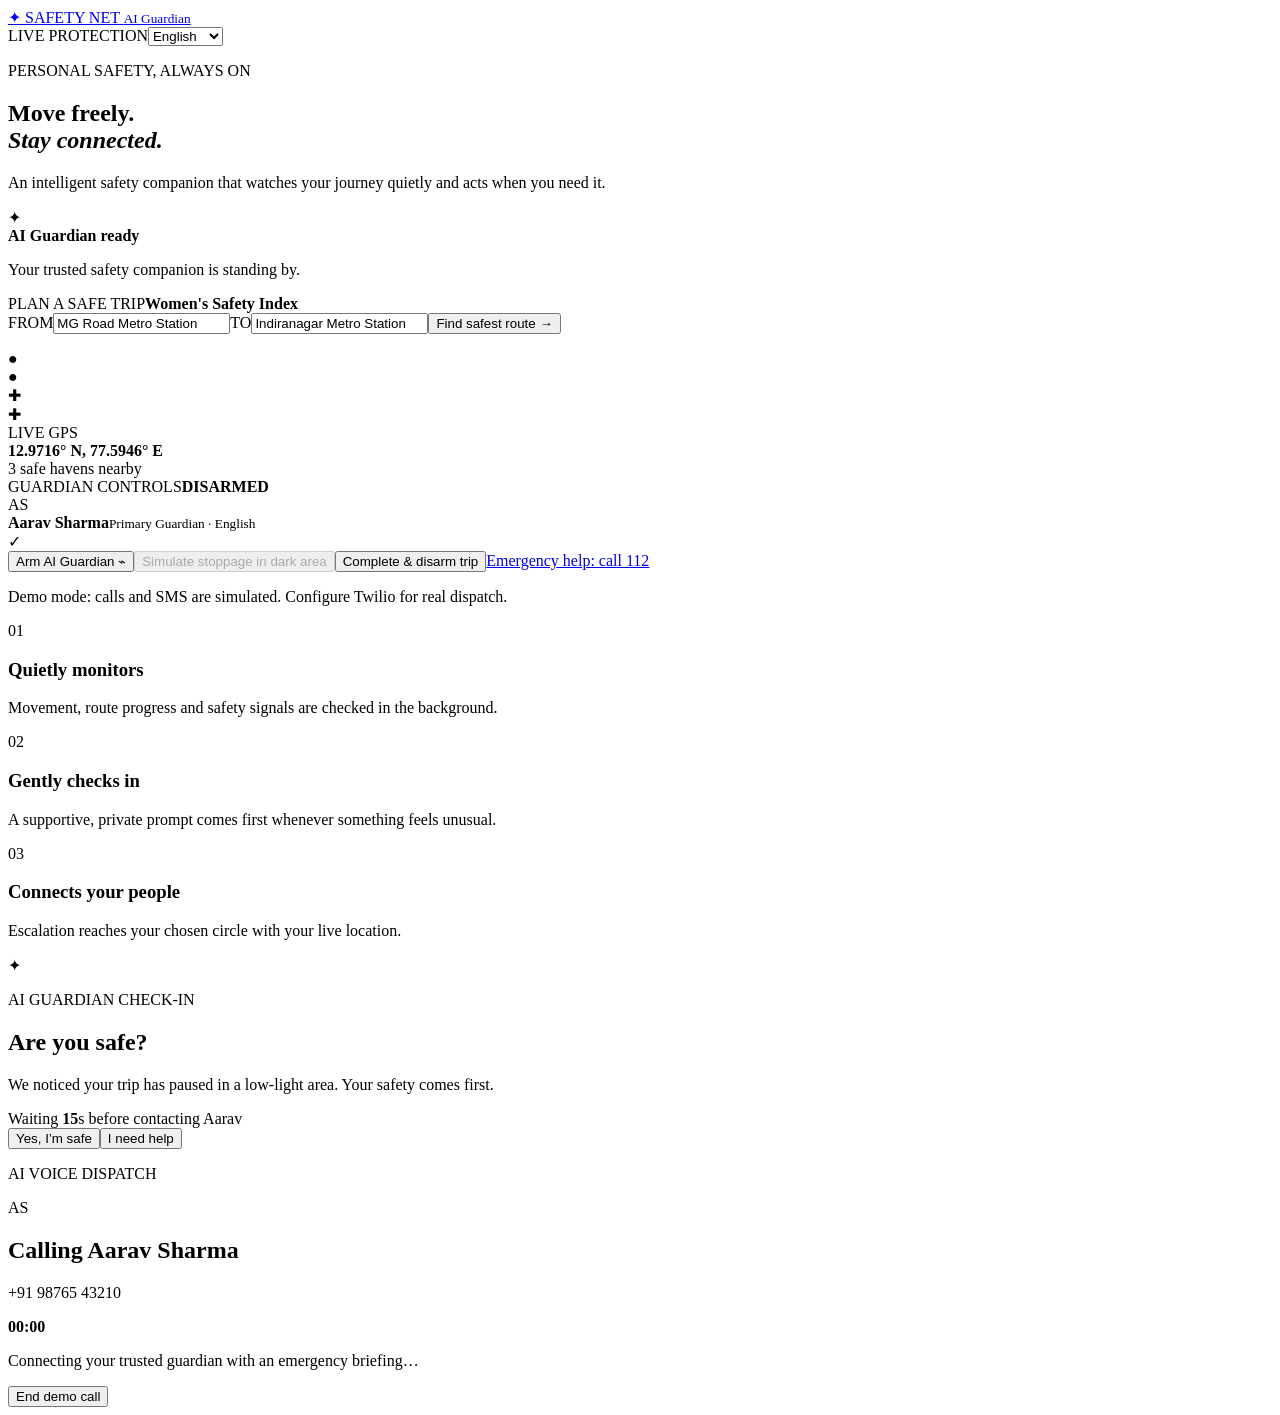
==== frontend/index.html @ 2fdfc826 "Add frontend/index.html" ====
<!doctype html>
<html lang="en"><head><meta charset="UTF-8"><meta name="viewport" content="width=device-width,initial-scale=1.0"><title>Safety Net — AI Guardian</title><link rel="stylesheet" href="css/styles.css"><link rel="stylesheet" href="css/extras.css"></head>
<body>
  <main class="shell">
    <nav><a class="brand" href="#"><span class="brand-mark">✦</span> SAFETY NET <small>AI Guardian</small></a><div class="nav-right"><span class="live"><i></i> LIVE PROTECTION</span><select id="language" aria-label="Language"><option value="en">English</option><option value="hi">हिन्दी</option><option value="ta">தமிழ்</option><option value="te">తెలుగు</option><option value="bn">বাংলা</option><option value="mr">मराठी</option><option value="kn">ಕನ್ನಡ</option><option value="gu">ગુજરાતી</option><option value="ml">മലയാളം</option><option value="pa">ਪੰਜਾਬੀ</option></select></div></nav>
    <section class="hero"><div><p class="eyebrow">PERSONAL SAFETY, ALWAYS ON</p><h1>Move freely.<br><em>Stay connected.</em></h1><p class="lead">An intelligent safety companion that watches your journey quietly and acts when you need it.</p></div><div class="guardian-card"><div class="orb">✦</div><div><b id="guardian-status">AI Guardian ready</b><p id="guardian-copy">Your trusted safety companion is standing by.</p></div></div></section>
    <section class="dashboard">
      <div class="panel trip"><div class="section-head"><span>PLAN A SAFE TRIP</span><b>Women's Safety Index</b></div><label>FROM<input id="origin" value="MG Road Metro Station"></label><label>TO<input id="destination" value="Indiranagar Metro Station"></label><button id="route-btn" class="secondary">Find safest route <span>→</span></button><div id="route-result" class="route-result hidden"></div><ol id="directions" class="directions hidden"></ol></div>
      <div class="map panel"><div class="map-grid"></div><div class="route-line"></div><div class="pin start">●</div><div class="pin end">●</div><div class="haven h1">✚</div><div class="haven h2">✚</div><div class="map-label">LIVE GPS<br><b>12.9716° N, 77.5946° E</b></div><div class="map-caption">3 safe havens nearby</div></div>
      <div class="panel controls"><div class="section-head"><span>GUARDIAN CONTROLS</span><b id="trip-state">DISARMED</b></div><div class="contact"><span class="avatar">AS</span><div><b>Aarav Sharma</b><small>Primary Guardian · English</small></div><span class="ok">✓</span></div><button id="arm-btn" class="primary">Arm AI Guardian <span>⌁</span></button><button id="simulate-btn" class="danger" disabled>Simulate stoppage in dark area</button><button id="complete-btn" class="outline hidden">Complete &amp; disarm trip</button><a class="emergency-link" href="tel:112">Emergency help: call 112</a><p class="fine">Demo mode: calls and SMS are simulated. Configure Twilio for real dispatch.</p></div>
    </section>
    <section class="how"><div><span>01</span><h3>Quietly monitors</h3><p>Movement, route progress and safety signals are checked in the background.</p></div><div><span>02</span><h3>Gently checks in</h3><p>A supportive, private prompt comes first whenever something feels unusual.</p></div><div><span>03</span><h3>Connects your people</h3><p>Escalation reaches your chosen circle with your live location.</p></div></section>
  </main>
  <div id="checkin-modal" class="modal hidden"><div class="modal-card checkin"><div class="pulse-icon">✦</div><p class="eyebrow">AI GUARDIAN CHECK-IN</p><h2 id="checkin-text">Are you safe?</h2><p>We noticed your trip has paused in a low-light area. Your safety comes first.</p><div class="countdown">Waiting <b id="countdown">15</b>s before contacting Aarav</div><button id="safe-btn" class="primary">Yes, I’m safe</button><button id="escalate-btn" class="text-btn">I need help</button></div></div>
  <div id="call-modal" class="modal hidden"><div class="call-card"><p class="eyebrow" id="call-tier">AI VOICE DISPATCH</p><div class="call-avatar">AS</div><h2 id="call-name">Calling Aarav Sharma</h2><p id="call-number">+91 98765 43210</p><div class="wave"><i></i><i></i><i></i><i></i><i></i><i></i><i></i></div><b id="call-timer">00:00</b><p id="call-script">Connecting your trusted guardian with an emergency briefing…</p><button id="end-call" class="end">End demo call</button></div></div>
  <div id="toast" class="toast hidden"></div><script src="js/app.js"></script>
</body></html>
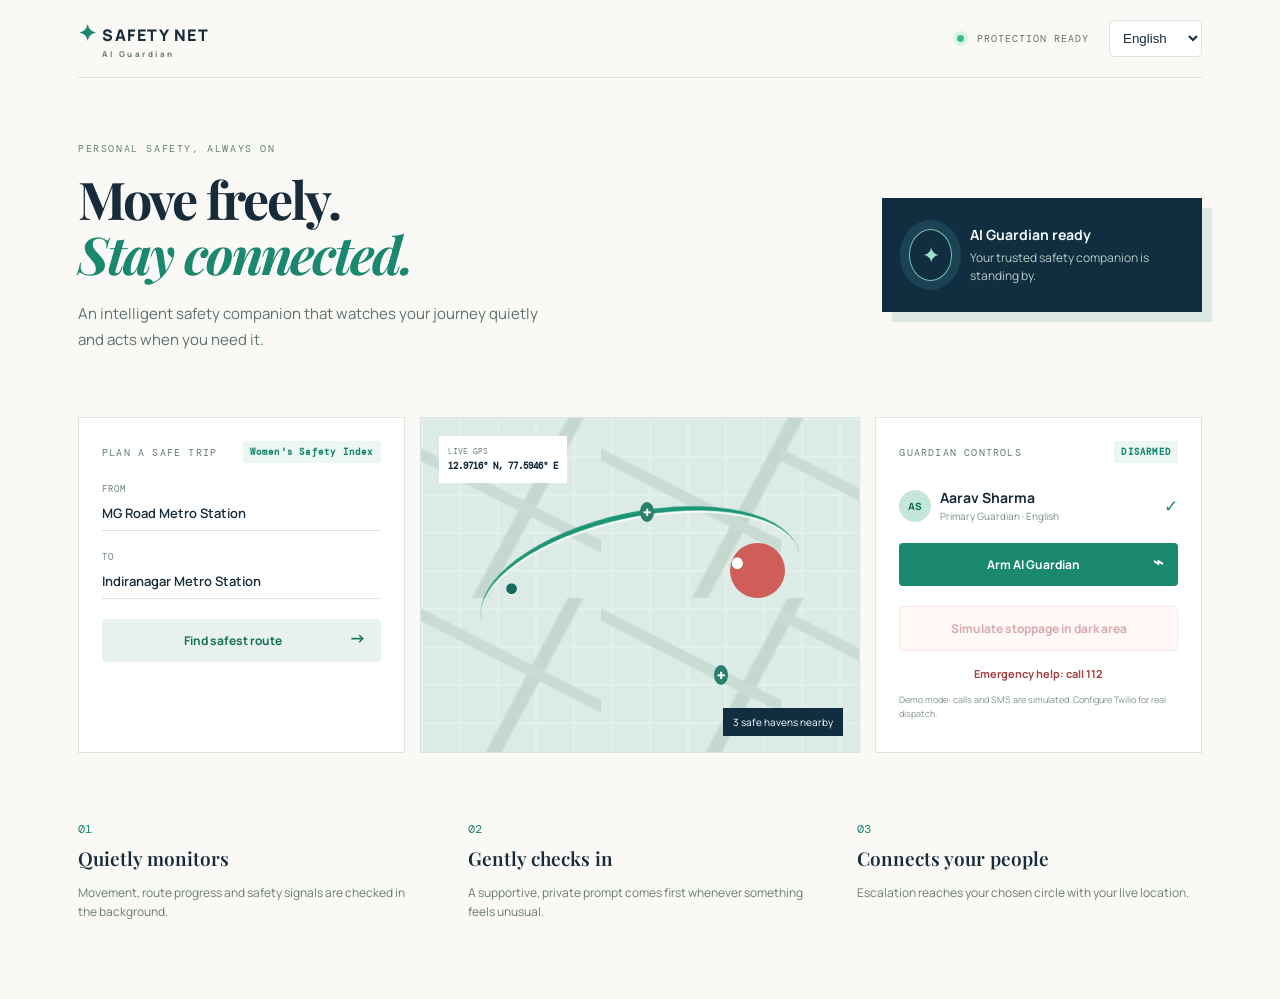
==== commit 586744e4: "Improve safety prompt accessibility" ====
--- a/frontend/index.html
+++ b/frontend/index.html
@@ -2,7 +2,7 @@
 <html lang="en"><head><meta charset="UTF-8"><meta name="viewport" content="width=device-width,initial-scale=1.0"><title>Safety Net — AI Guardian</title><link rel="stylesheet" href="css/styles.css"><link rel="stylesheet" href="css/extras.css"></head>
 <body>
   <main class="shell">
-    <nav><a class="brand" href="#"><span class="brand-mark">✦</span> SAFETY NET <small>AI Guardian</small></a><div class="nav-right"><span class="live"><i></i> LIVE PROTECTION</span><select id="language" aria-label="Language"><option value="en">English</option><option value="hi">हिन्दी</option><option value="ta">தமிழ்</option><option value="te">తెలుగు</option><option value="bn">বাংলা</option><option value="mr">मराठी</option><option value="kn">ಕನ್ನಡ</option><option value="gu">ગુજરાતી</option><option value="ml">മലയാളം</option><option value="pa">ਪੰਜਾਬੀ</option></select></div></nav>
+    <nav><a class="brand" href="#"><span class="brand-mark">✦</span> SAFETY NET <small>AI Guardian</small></a><div class="nav-right"><span id="protection-state" class="live"><i></i> PROTECTION READY</span><select id="language" aria-label="Language"><option value="en">English</option><option value="hi">हिन्दी</option><option value="ta">தமிழ்</option><option value="te">తెలుగు</option><option value="bn">বাংলা</option><option value="mr">मराठी</option><option value="kn">ಕನ್ನಡ</option><option value="gu">ગુજરાતી</option><option value="ml">മലയാളം</option><option value="pa">ਪੰਜਾਬੀ</option></select></div></nav>
     <section class="hero"><div><p class="eyebrow">PERSONAL SAFETY, ALWAYS ON</p><h1>Move freely.<br><em>Stay connected.</em></h1><p class="lead">An intelligent safety companion that watches your journey quietly and acts when you need it.</p></div><div class="guardian-card"><div class="orb">✦</div><div><b id="guardian-status">AI Guardian ready</b><p id="guardian-copy">Your trusted safety companion is standing by.</p></div></div></section>
     <section class="dashboard">
       <div class="panel trip"><div class="section-head"><span>PLAN A SAFE TRIP</span><b>Women's Safety Index</b></div><label>FROM<input id="origin" value="MG Road Metro Station"></label><label>TO<input id="destination" value="Indiranagar Metro Station"></label><button id="route-btn" class="secondary">Find safest route <span>→</span></button><div id="route-result" class="route-result hidden"></div><ol id="directions" class="directions hidden"></ol></div>
@@ -11,7 +11,7 @@
     </section>
     <section class="how"><div><span>01</span><h3>Quietly monitors</h3><p>Movement, route progress and safety signals are checked in the background.</p></div><div><span>02</span><h3>Gently checks in</h3><p>A supportive, private prompt comes first whenever something feels unusual.</p></div><div><span>03</span><h3>Connects your people</h3><p>Escalation reaches your chosen circle with your live location.</p></div></section>
   </main>
-  <div id="checkin-modal" class="modal hidden"><div class="modal-card checkin"><div class="pulse-icon">✦</div><p class="eyebrow">AI GUARDIAN CHECK-IN</p><h2 id="checkin-text">Are you safe?</h2><p>We noticed your trip has paused in a low-light area. Your safety comes first.</p><div class="countdown">Waiting <b id="countdown">15</b>s before contacting Aarav</div><button id="safe-btn" class="primary">Yes, I’m safe</button><button id="escalate-btn" class="text-btn">I need help</button></div></div>
-  <div id="call-modal" class="modal hidden"><div class="call-card"><p class="eyebrow" id="call-tier">AI VOICE DISPATCH</p><div class="call-avatar">AS</div><h2 id="call-name">Calling Aarav Sharma</h2><p id="call-number">+91 98765 43210</p><div class="wave"><i></i><i></i><i></i><i></i><i></i><i></i><i></i></div><b id="call-timer">00:00</b><p id="call-script">Connecting your trusted guardian with an emergency briefing…</p><button id="end-call" class="end">End demo call</button></div></div>
-  <div id="toast" class="toast hidden"></div><script src="js/app.js"></script>
+  <div id="checkin-modal" class="modal hidden" role="dialog" aria-modal="true" aria-labelledby="checkin-text"><div class="modal-card checkin"><div class="pulse-icon">✦</div><p class="eyebrow">AI GUARDIAN CHECK-IN</p><h2 id="checkin-text">Are you safe?</h2><p>We noticed your trip has paused in a low-light area. Your safety comes first.</p><div class="countdown">Waiting <b id="countdown">15</b>s before contacting Aarav</div><button id="safe-btn" class="primary">Yes, I’m safe</button><button id="escalate-btn" class="text-btn">I need help</button><a class="emergency-link modal-emergency" href="tel:112">Call emergency services: 112</a></div></div>
+  <div id="call-modal" class="modal hidden" role="dialog" aria-modal="true" aria-labelledby="call-name"><div class="call-card"><p class="eyebrow" id="call-tier">AI VOICE DISPATCH</p><div class="call-avatar">AS</div><h2 id="call-name">Calling Aarav Sharma</h2><p id="call-number">+91 98765 43210</p><div class="wave"><i></i><i></i><i></i><i></i><i></i><i></i><i></i></div><b id="call-timer">00:00</b><p id="call-script">Connecting your trusted guardian with an emergency briefing…</p><button id="end-call" class="end" aria-label="End demo call">End demo call</button></div></div>
+  <div id="toast" class="toast hidden" role="status" aria-live="polite"></div><script src="js/app.js"></script>
 </body></html>
--- a/frontend/css/styles.css
+++ b/frontend/css/styles.css
@@ -0,0 +1,2 @@
+@import url('https://fonts.googleapis.com/css2?family=DM+Mono&family=Manrope:wght@400;500;600;700;800&family=Playfair+Display:ital,wght@0,600;0,700;1,600&display=swap');
+:root{--ink:#172b3a;--navy:#102e40;--mist:#eff6f2;--mint:#b8e0d2;--green:#19886e;--red:#c45050;--line:#d9e5e1;--cream:#faf9f5}*{box-sizing:border-box}body{margin:0;background:var(--cream);color:var(--ink);font:14px Manrope,Arial,sans-serif}.shell{max-width:1180px;margin:auto;padding:0 28px}nav{height:78px;display:flex;align-items:center;justify-content:space-between;border-bottom:1px solid var(--line)}.brand{font-size:16px;letter-spacing:1.5px;font-weight:800;text-decoration:none;color:var(--ink)}.brand-mark{color:var(--green);font-size:22px}.brand small{display:block;color:#70817c;font-size:8px;letter-spacing:2.5px;margin-left:24px}.nav-right{display:flex;align-items:center;gap:20px}.live{font:10px 'DM Mono';letter-spacing:1px;color:#60726d}.live i{display:inline-block;width:7px;height:7px;border-radius:50%;background:#3cbd89;margin-right:6px;box-shadow:0 0 0 4px #d9f3e8}select{border:1px solid var(--line);padding:9px;border-radius:5px;background:#fff;color:var(--ink)}.hero{padding:64px 0 50px;display:flex;align-items:center;justify-content:space-between;gap:50px}.eyebrow{font:10px 'DM Mono';letter-spacing:1.6px;color:#638077;margin:0 0 16px}.hero h1{font:700 52px/1.06 'Playfair Display',serif;letter-spacing:-2px;margin:0}.hero h1 em{color:var(--green)}.lead{font-size:15px;line-height:1.7;color:#5e716d;max-width:465px;margin-top:20px}.guardian-card{background:var(--navy);color:#f5fbf8;width:320px;padding:27px;display:flex;gap:18px;align-items:center;box-shadow:10px 10px 0 #dce9e2}.guardian-card p{margin:5px 0 0;color:#b7cbc4;font-size:12px;line-height:1.5}.orb{width:52px;height:52px;display:grid;place-items:center;border:1px solid #72c5ac;border-radius:50%;font-size:22px;color:#9be4cc;box-shadow:0 0 0 9px #1c4355}.dashboard{display:grid;grid-template-columns:1fr 1.35fr 1fr;gap:15px}.panel{background:#fff;border:1px solid var(--line);min-height:285px;padding:23px}.section-head{display:flex;justify-content:space-between;align-items:center;font:10px 'DM Mono';letter-spacing:1.2px;color:#627873}.section-head b{font-size:9px;color:var(--green);background:#edf7f2;padding:5px 7px}label{display:block;font:9px 'DM Mono';color:#6b817a;letter-spacing:1px;margin-top:20px}input{display:block;border:0;border-bottom:1px solid var(--line);width:100%;padding:9px 0 8px;color:var(--ink);font:600 13px Manrope;outline:none}.secondary,.primary,.danger{border:0;font:700 12px Manrope;cursor:pointer;border-radius:4px;width:100%;padding:13px 15px;margin-top:20px}.secondary{background:#e7f2ed;color:#176f5a}.secondary span,.primary span{float:right;font-size:17px;line-height:12px}.primary{background:var(--green);color:#fff}.danger{background:#fff0ef;color:#a74141;border:1px solid #f0c8c5}.danger:disabled{opacity:.45;cursor:not-allowed}.route-result{margin-top:13px;padding-top:12px;border-top:1px solid var(--line);font-size:11px;color:#5b7069}.route-result b{color:var(--green)}.hidden{display:none!important}.map{position:relative;overflow:hidden;background:#dcebe5;padding:0}.map-grid{position:absolute;inset:0;background:linear-gradient(27deg,transparent 46%,#c9dcd4 47%,#c9dcd4 51%,transparent 52%),linear-gradient(118deg,transparent 46%,#c4d8d0 47%,#c4d8d0 51%,transparent 52%),linear-gradient(#e4f0eb 2px,transparent 2px),linear-gradient(90deg,#e4f0eb 2px,transparent 2px);background-size:180px 160px,220px 180px,38px 38px,38px 38px}.route-line{position:absolute;width:74%;height:45%;top:28%;left:13%;border-top:5px solid #1b9574;border-radius:50%;transform:rotate(-12deg);filter:drop-shadow(0 2px 0 #fff)}.pin{position:absolute;color:#156d59;font-size:25px;text-shadow:0 1px #fff}.start{left:19%;top:45%}.end{right:17%;top:33%}.haven{position:absolute;color:#fff;background:#287f6b;padding:3px;border-radius:50%;font-size:10px}.h1{left:50%;top:25%}.h2{right:30%;bottom:20%}.map-label{position:absolute;top:18px;left:18px;padding:9px;background:#fff;font:8px 'DM Mono';line-height:1.7;color:#6c827a}.map-label b{font-size:9px;color:var(--ink)}.map-caption{position:absolute;bottom:16px;right:16px;background:var(--navy);color:#fff;padding:7px 10px;font-size:10px}.contact{display:flex;gap:9px;align-items:center;margin:25px 0 0}.avatar,.call-avatar{background:#c5e7d9;color:#176f5a;border-radius:50%;width:32px;height:32px;display:grid;place-items:center;font-size:10px;font-weight:800}.contact small{display:block;color:#79908a;font-size:10px;margin-top:2px}.ok{margin-left:auto;color:var(--green);font-size:17px}.fine{font-size:9px;line-height:1.5;color:#81938e;margin-top:12px}.how{display:grid;grid-template-columns:repeat(3,1fr);gap:45px;padding:65px 0}.how span{color:var(--green);font:12px 'DM Mono'}.how h3{font:600 19px 'Playfair Display';margin:8px 0}.how p{font-size:12px;line-height:1.6;color:#687b75}.modal{position:fixed;inset:0;background:#122c3bbd;display:grid;place-items:center;z-index:3;padding:20px}.modal-card,.call-card{background:#fff;max-width:410px;width:100%;padding:38px;text-align:center;box-shadow:0 15px 45px #07151d70}.pulse-icon{width:60px;height:60px;margin:auto auto 20px;display:grid;place-items:center;border-radius:50%;background:#d8f0e6;color:var(--green);font-size:26px;animation:pulse 1.5s infinite}.modal h2,.call-card h2{font:600 30px 'Playfair Display';margin:7px 0 10px}.modal-card>p:not(.eyebrow),.call-card>p{color:#647973;font-size:13px;line-height:1.65}.countdown{padding:10px;background:#eff6f2;color:#527066;font-size:11px;margin:20px 0}.text-btn{border:0;background:none;color:var(--red);font:600 12px Manrope;margin-top:15px;cursor:pointer}.call-card{background:linear-gradient(145deg,#183c4f,#102934);color:white}.call-card>p{color:#bed2cb}.call-avatar{margin:16px auto;width:74px;height:74px;font-size:21px;background:#e1f2eb}.wave{height:32px;display:flex;justify-content:center;align-items:center;gap:4px;margin:23px}.wave i{width:4px;height:12px;background:#91dfc5;border-radius:4px;animation:wave .7s ease-in-out infinite alternate}.wave i:nth-child(2n){animation-delay:.3s}.wave i:nth-child(3n){animation-delay:.5s}.end{border:0;background:#cf5d5a;color:white;border-radius:50%;width:55px;height:55px;cursor:pointer;margin-top:15px}.toast{position:fixed;bottom:24px;right:24px;z-index:4;background:#163b4b;color:#fff;padding:14px 18px;box-shadow:0 5px 18px #0003;font-size:12px}@keyframes pulse{50%{box-shadow:0 0 0 14px #d8f0e600}}@keyframes wave{to{height:30px}}@media(max-width:800px){.hero{padding:40px 0;display:block}.guardian-card{margin-top:30px}.dashboard,.how{grid-template-columns:1fr}.map{min-height:300px}.nav-right .live{display:none}.hero h1{font-size:42px}.shell{padding:0 18px}}
--- a/frontend/css/extras.css
+++ b/frontend/css/extras.css
@@ -0,0 +1 @@
+.directions{margin:10px 0 0;padding-left:18px;color:#617870;font-size:10px;line-height:1.55}.directions li{margin:5px 0}.outline{border:1px solid #b9d0c8;background:#fff;color:#176f5a;border-radius:4px;width:100%;padding:11px 15px;margin-top:9px;font:700 11px Manrope;cursor:pointer}.emergency-link{display:block;text-align:center;color:#a44141;font-size:11px;font-weight:700;margin-top:15px;text-decoration:none}
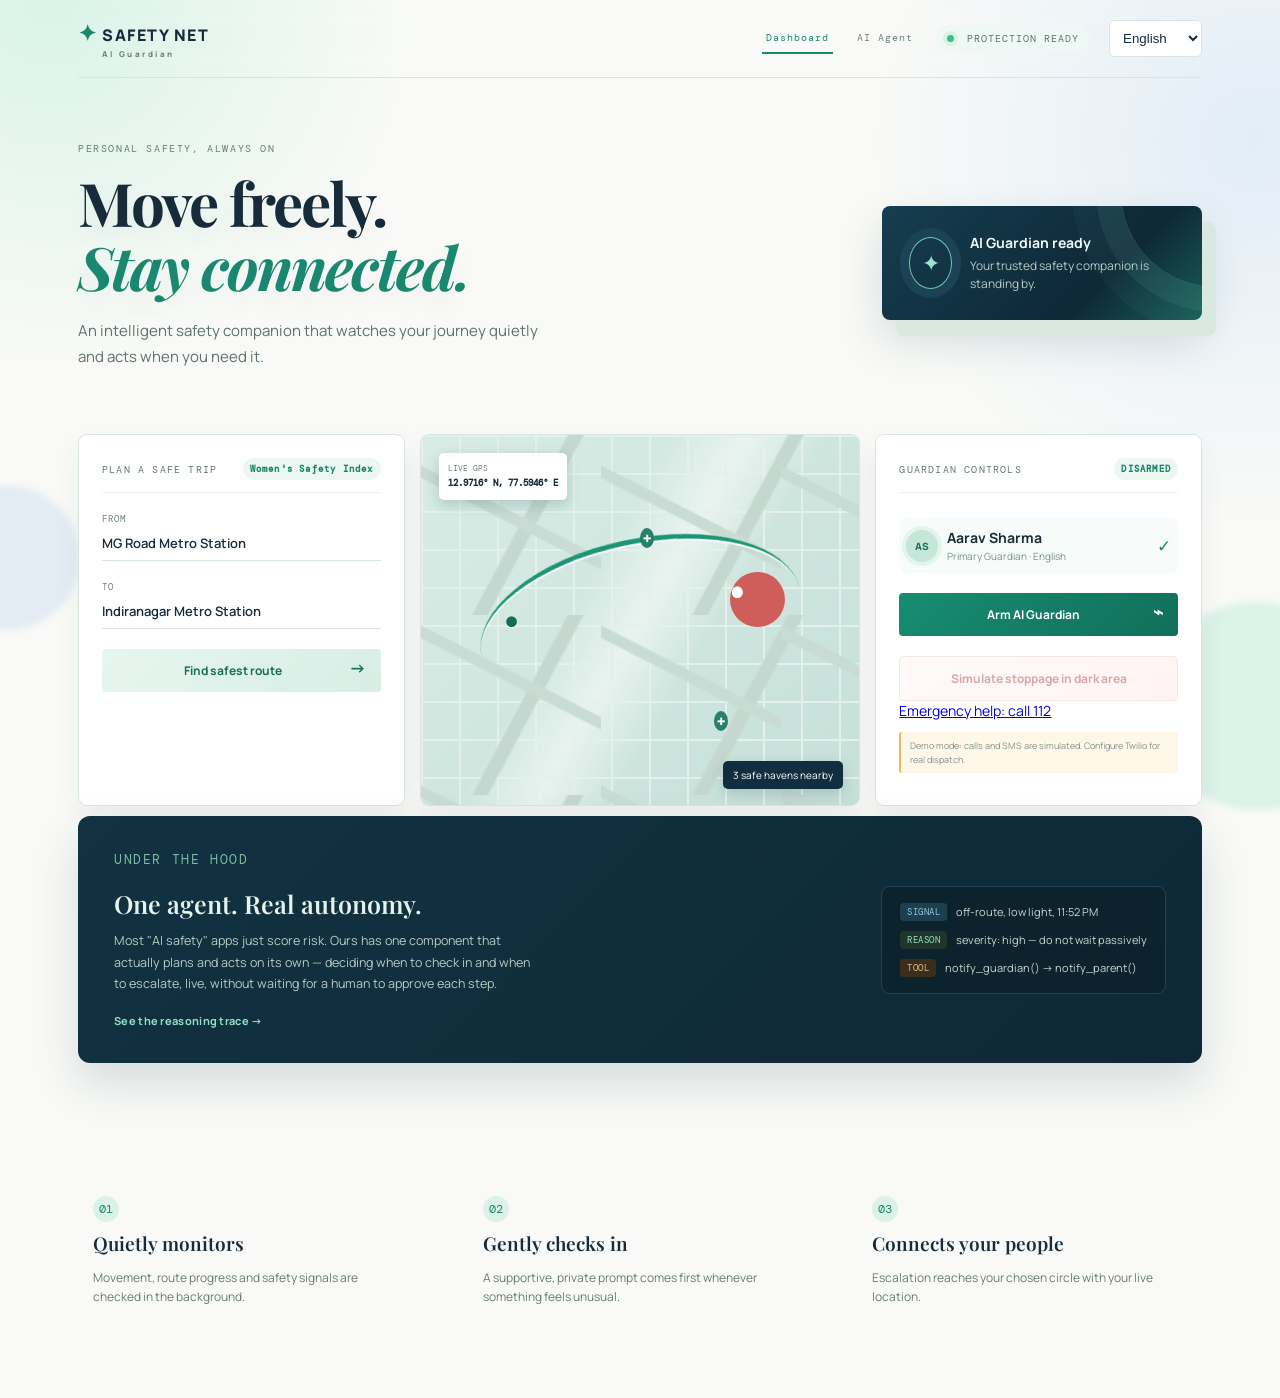
==== commit 661691d3: "Add AI Agent reasoning page, scroll animations, and homepage teaser - New agent.html: live decision-" ====
--- a/frontend/index.html
+++ b/frontend/index.html
@@ -1,15 +1,23 @@
 <!doctype html>
-<html lang="en"><head><meta charset="UTF-8"><meta name="viewport" content="width=device-width,initial-scale=1.0"><title>Safety Net — AI Guardian</title><link rel="stylesheet" href="css/styles.css"><link rel="stylesheet" href="css/extras.css"></head>
+<html lang="en"><head><meta charset="UTF-8"><meta name="viewport" content="width=device-width,initial-scale=1.0"><title>Safety Net — AI Guardian</title><link rel="stylesheet" href="css/styles.css"><link rel="stylesheet" href="css/extras.css"><link rel="stylesheet" href="css/agent.css"></head>
 <body>
   <main class="shell">
-    <nav><a class="brand" href="#"><span class="brand-mark">✦</span> SAFETY NET <small>AI Guardian</small></a><div class="nav-right"><span id="protection-state" class="live"><i></i> PROTECTION READY</span><select id="language" aria-label="Language"><option value="en">English</option><option value="hi">हिन्दी</option><option value="ta">தமிழ்</option><option value="te">తెలుగు</option><option value="bn">বাংলা</option><option value="mr">मराठी</option><option value="kn">ಕನ್ನಡ</option><option value="gu">ગુજરાતી</option><option value="ml">മലയാളം</option><option value="pa">ਪੰਜਾਬੀ</option></select></div></nav>
-    <section class="hero"><div><p class="eyebrow">PERSONAL SAFETY, ALWAYS ON</p><h1>Move freely.<br><em>Stay connected.</em></h1><p class="lead">An intelligent safety companion that watches your journey quietly and acts when you need it.</p></div><div class="guardian-card"><div class="orb">✦</div><div><b id="guardian-status">AI Guardian ready</b><p id="guardian-copy">Your trusted safety companion is standing by.</p></div></div></section>
-    <section class="dashboard">
+    <nav><a class="brand" href="#"><span class="brand-mark">✦</span> SAFETY NET <small>AI Guardian</small></a><div class="nav-right"><a href="index.html" class="nav-link active">Dashboard</a><a href="agent.html" class="nav-link">AI Agent</a><span id="protection-state" class="live"><i></i> PROTECTION READY</span><select id="language" aria-label="Language"><option value="en">English</option><option value="hi">हिन्दी</option><option value="ta">தமிழ்</option><option value="te">తెలుగు</option><option value="bn">বাংলা</option><option value="mr">मराठी</option><option value="kn">ಕನ್ನಡ</option><option value="gu">ગુજરાતી</option><option value="ml">മലയാളം</option><option value="pa">ਪੰਜਾਬੀ</option></select></div></nav>
+    <section class="hero reveal"><div><p class="eyebrow">PERSONAL SAFETY, ALWAYS ON</p><h1>Move freely.<br><em>Stay connected.</em></h1><p class="lead">An intelligent safety companion that watches your journey quietly and acts when you need it.</p></div><div class="guardian-card"><div class="orb">✦</div><div><b id="guardian-status">AI Guardian ready</b><p id="guardian-copy">Your trusted safety companion is standing by.</p></div></div></section>
+    <section class="dashboard reveal">
       <div class="panel trip"><div class="section-head"><span>PLAN A SAFE TRIP</span><b>Women's Safety Index</b></div><label>FROM<input id="origin" value="MG Road Metro Station"></label><label>TO<input id="destination" value="Indiranagar Metro Station"></label><button id="route-btn" class="secondary">Find safest route <span>→</span></button><div id="route-result" class="route-result hidden"></div><ol id="directions" class="directions hidden"></ol></div>
       <div class="map panel"><div class="map-grid"></div><div class="route-line"></div><div class="pin start">●</div><div class="pin end">●</div><div class="haven h1">✚</div><div class="haven h2">✚</div><div class="map-label">LIVE GPS<br><b>12.9716° N, 77.5946° E</b></div><div class="map-caption">3 safe havens nearby</div></div>
       <div class="panel controls"><div class="section-head"><span>GUARDIAN CONTROLS</span><b id="trip-state">DISARMED</b></div><div class="contact"><span class="avatar">AS</span><div><b>Aarav Sharma</b><small>Primary Guardian · English</small></div><span class="ok">✓</span></div><button id="arm-btn" class="primary">Arm AI Guardian <span>⌁</span></button><button id="simulate-btn" class="danger" disabled>Simulate stoppage in dark area</button><button id="complete-btn" class="outline hidden">Complete &amp; disarm trip</button><a class="emergency-link" href="tel:112">Emergency help: call 112</a><p class="fine">Demo mode: calls and SMS are simulated. Configure Twilio for real dispatch.</p></div>
     </section>
-    <section class="how"><div><span>01</span><h3>Quietly monitors</h3><p>Movement, route progress and safety signals are checked in the background.</p></div><div><span>02</span><h3>Gently checks in</h3><p>A supportive, private prompt comes first whenever something feels unusual.</p></div><div><span>03</span><h3>Connects your people</h3><p>Escalation reaches your chosen circle with your live location.</p></div></section>
+    <section class="agent-teaser reveal">
+      <div class="teaser-copy"><p class="eyebrow">UNDER THE HOOD</p><h2>One agent. Real autonomy.</h2><p>Most "AI safety" apps just score risk. Ours has one component that actually plans and acts on its own — deciding when to check in and when to escalate, live, without waiting for a human to approve each step.</p><a class="teaser-link" href="agent.html">See the reasoning trace <span>→</span></a></div>
+      <div class="teaser-trace">
+        <div class="teaser-row"><span class="trace-tag signal">SIGNAL</span> off-route, low light, 11:52 PM</div>
+        <div class="teaser-row"><span class="trace-tag reason">REASON</span> severity: high — do not wait passively</div>
+        <div class="teaser-row"><span class="trace-tag tool">TOOL</span> notify_guardian() → notify_parent()</div>
+      </div>
+    </section>
+    <section class="how reveal"><div><span>01</span><h3>Quietly monitors</h3><p>Movement, route progress and safety signals are checked in the background.</p></div><div><span>02</span><h3>Gently checks in</h3><p>A supportive, private prompt comes first whenever something feels unusual.</p></div><div><span>03</span><h3>Connects your people</h3><p>Escalation reaches your chosen circle with your live location.</p></div></section>
   </main>
   <div id="checkin-modal" class="modal hidden" role="dialog" aria-modal="true" aria-labelledby="checkin-text"><div class="modal-card checkin"><div class="pulse-icon">✦</div><p class="eyebrow">AI GUARDIAN CHECK-IN</p><h2 id="checkin-text">Are you safe?</h2><p>We noticed your trip has paused in a low-light area. Your safety comes first.</p><div class="countdown">Waiting <b id="countdown">15</b>s before contacting Aarav</div><button id="safe-btn" class="primary">Yes, I’m safe</button><button id="escalate-btn" class="text-btn">I need help</button><a class="emergency-link modal-emergency" href="tel:112">Call emergency services: 112</a></div></div>
   <div id="call-modal" class="modal hidden" role="dialog" aria-modal="true" aria-labelledby="call-name"><div class="call-card"><p class="eyebrow" id="call-tier">AI VOICE DISPATCH</p><div class="call-avatar">AS</div><h2 id="call-name">Calling Aarav Sharma</h2><p id="call-number">+91 98765 43210</p><div class="wave"><i></i><i></i><i></i><i></i><i></i><i></i><i></i></div><b id="call-timer">00:00</b><p id="call-script">Connecting your trusted guardian with an emergency briefing…</p><button id="end-call" class="end" aria-label="End demo call">End demo call</button></div></div>
--- a/frontend/css/extras.css
+++ b/frontend/css/extras.css
@@ -1 +1,19 @@
-.directions{margin:10px 0 0;padding-left:18px;color:#617870;font-size:10px;line-height:1.55}.directions li{margin:5px 0}.outline{border:1px solid #b9d0c8;background:#fff;color:#176f5a;border-radius:4px;width:100%;padding:11px 15px;margin-top:9px;font:700 11px Manrope;cursor:pointer}.emergency-link{display:block;text-align:center;color:#a44141;font-size:11px;font-weight:700;margin-top:15px;text-decoration:none}
+/* Enhanced visual layer — loaded after the core stylesheet. */
+body{background:radial-gradient(circle at 4% 0%,#d9f3e8 0,transparent 23rem),radial-gradient(circle at 98% 10%,#e2edf7 0,transparent 24rem),#f9faf7;min-height:100vh;overflow-x:hidden}body:before,body:after{content:"";position:fixed;z-index:-1;border-radius:50%;filter:blur(3px);opacity:.5;pointer-events:none;animation:drift 14s ease-in-out infinite alternate}body:before{width:13rem;height:13rem;background:#bdebd9;right:-5rem;bottom:10%}body:after{width:9rem;height:9rem;background:#cfddef;left:-4rem;bottom:30%;animation-delay:-6s}nav{backdrop-filter:blur(12px);position:relative}.brand{transition:transform .25s ease}.brand:hover{transform:translateY(-2px)}.brand-mark{display:inline-block;animation:twinkle 2.6s ease-in-out infinite}.live{padding:7px 10px;border-radius:999px;background:#eff8f4;transition:background .3s ease,color .3s ease}.live i{animation:beacon 1.7s infinite}.hero{position:relative}.hero h1{font-size:clamp(42px,5vw,60px);text-shadow:0 12px 26px #0f38200f}.guardian-card{position:relative;overflow:hidden;background:linear-gradient(135deg,#153e50,#0e2837 68%,#185d57);border-radius:8px;box-shadow:14px 16px 0 #d9e9e1,0 20px 45px #143b4b28;transition:transform .3s ease,box-shadow .3s ease}.guardian-card:after{content:"";position:absolute;width:12rem;height:12rem;right:-7rem;top:-7rem;border-radius:50%;border:1px solid #8ee2c833;box-shadow:0 0 0 24px #8ee2c814,0 0 0 48px #8ee2c80a;animation:spin 18s linear infinite}.guardian-card:hover{transform:translateY(-5px);box-shadow:18px 21px 0 #d9e9e1,0 25px 50px #143b4b35}.orb{animation:float 4s ease-in-out infinite;position:relative;z-index:1}.dashboard{perspective:900px}.panel{border-radius:9px;box-shadow:0 12px 28px #183c4910;transition:transform .28s ease,box-shadow .28s ease,border-color .28s ease}.panel:hover{transform:translateY(-5px);box-shadow:0 20px 38px #183c4920;border-color:#b8d8ca}.section-head{padding-bottom:12px;border-bottom:1px solid #ecf1ee}.section-head b{border-radius:99px}.trip label{transition:transform .2s ease}.trip label:focus-within{transform:translateX(3px)}input:focus{border-color:#33a786}.secondary,.primary,.danger,.outline{transition:transform .2s ease,box-shadow .2s ease,filter .2s ease}.secondary:hover,.primary:hover,.danger:hover,.outline:hover{transform:translateY(-2px);box-shadow:0 7px 16px #173d4924}.primary{background:linear-gradient(135deg,#178d71,#116f5a)}.secondary{background:linear-gradient(135deg,#e7f6ef,#d7eee5)}.danger{background:linear-gradient(135deg,#fff4f3,#ffe7e5)}.map{background:linear-gradient(135deg,#d8ece4,#c6e0d9);isolation:isolate}.map:after{content:"";position:absolute;inset:-50%;background:linear-gradient(120deg,transparent 44%,#fff8 50%,transparent 56%);animation:mapShimmer 6s linear infinite;z-index:0}.map-grid,.route-line,.pin,.haven,.map-label,.map-caption{z-index:1}.route-line{animation:routeGlow 2.3s ease-in-out infinite}.pin{animation:pinBounce 2.4s ease-in-out infinite}.end{animation-delay:-1.1s}.haven{box-shadow:0 0 0 0 #287f6b70;animation:havenPing 2s infinite}.h2{animation-delay:-.75s}.map-label,.map-caption{border-radius:5px;box-shadow:0 5px 14px #173d4930}.contact{padding:10px 7px;border-radius:7px;background:#f7fbf9;transition:background .2s ease}.contact:hover{background:#eef8f3}.avatar{box-shadow:0 0 0 4px #e3f5ec}.fine{background:#fff8e9;padding:7px 9px;border-left:2px solid #eab85c;border-radius:3px}.directions{max-height:120px;overflow:auto;scrollbar-color:#91bcae transparent}.directions li::marker{color:#20856e;font-weight:800}.how>div{padding:18px 15px 14px;border-radius:8px;transition:transform .25s ease,background .25s ease}.how>div:hover{background:#fff;transform:translateY(-4px);box-shadow:0 10px 24px #173d4911}.how span{display:inline-grid;place-items:center;width:26px;height:26px;border-radius:50%;background:#dcf1e7}.modal{backdrop-filter:blur(7px);animation:fadeIn .25s ease}.modal-card,.call-card{border-radius:15px;animation:modalIn .35s cubic-bezier(.2,.8,.2,1)}.modal-card .primary{margin-top:12px}.modal-emergency{padding-top:11px}.call-card{background:radial-gradient(circle at 50% 0,#236173,#102934 60%)}.call-avatar{box-shadow:0 0 0 8px #8ee2c81c,0 0 0 16px #8ee2c80b}.toast{border-radius:7px;border:1px solid #7ed3b8;animation:toastIn .25s ease}.emergency-link:hover{text-decoration:underline;text-underline-offset:3px}@keyframes beacon{50%{transform:scale(1.35);box-shadow:0 0 0 7px #d9f3e800}}@keyframes twinkle{50%{transform:rotate(18deg) scale(1.16);filter:drop-shadow(0 0 7px #4fbb94)}}@keyframes float{50%{transform:translateY(-5px)}}@keyframes drift{to{transform:translate(2rem,-1rem) scale(1.13)}}@keyframes spin{to{transform:rotate(360deg)}}@keyframes mapShimmer{to{transform:translateX(44%) translateY(10%)}}@keyframes routeGlow{50%{filter:drop-shadow(0 0 7px #1b9574);opacity:.72}}@keyframes pinBounce{0%,100%{transform:translateY(0)}50%{transform:translateY(-7px)}}@keyframes havenPing{70%{box-shadow:0 0 0 12px #287f6b00}}@keyframes fadeIn{from{opacity:0}}@keyframes modalIn{from{opacity:0;transform:scale(.94) translateY(15px)}}@keyframes toastIn{from{opacity:0;transform:translateY(12px)}}@media(prefers-reduced-motion:reduce){*,*:before,*:after{animation-duration:.001ms!important;animation-iteration-count:1!important;scroll-behavior:auto!important;transition-duration:.001ms!important}}.nav-link{font:10px 'DM Mono';letter-spacing:1px;color:#70817c;text-decoration:none;padding:8px 4px;border-bottom:2px solid transparent;transition:color .2s ease,border-color .2s ease}
+.nav-link:hover{color:var(--ink)}
+.nav-link.active{color:var(--green);border-color:var(--green)}
+.reveal{opacity:0;transform:translateY(22px);transition:opacity .7s ease,transform .7s ease}
+.reveal.in-view{opacity:1;transform:translateY(0)}
+.agent-teaser{display:flex;justify-content:space-between;align-items:center;gap:40px;background:linear-gradient(135deg,#123241,#0e2837);color:#e6f2ec;border-radius:12px;padding:34px 36px;margin:10px 0 50px;box-shadow:0 20px 45px #143b4b28}
+.teaser-copy{max-width:420px}
+.teaser-copy .eyebrow{color:#7fb9a5}
+.teaser-copy h2{font:600 25px 'Playfair Display';margin:6px 0 10px}
+.teaser-copy p{font-size:12.5px;line-height:1.7;color:#b7cbc4;margin:0 0 16px}
+.teaser-link{color:#8ee2c8;text-decoration:none;font:700 11px Manrope;letter-spacing:.3px}
+.teaser-link span{display:inline-block;transition:transform .2s ease}
+.teaser-link:hover span{transform:translateX(4px)}
+.teaser-trace{background:#0c222c;border-radius:9px;padding:16px 18px;min-width:280px;display:flex;flex-direction:column;gap:10px;border:1px solid #1e4451}
+.teaser-row{font-size:11px;color:#c3d8d1;display:flex;align-items:center;gap:9px}
+.teaser-row .trace-tag{font:9px 'DM Mono';padding:3px 7px;border-radius:4px}
+@media(max-width:800px){.guardian-card{width:100%;box-shadow:8px 10px 0 #d9e9e1}.panel:hover,.how>div:hover{transform:none}.hero{padding-top:38px}.dashboard{gap:12px}.agent-teaser{flex-direction:column;align-items:flex-start}.nav-right{flex-wrap:wrap;gap:12px}}
+@media(prefers-reduced-motion:reduce){.reveal{opacity:1!important;transform:none!important;transition:none!important}}
--- a/frontend/css/agent.css
+++ b/frontend/css/agent.css
@@ -0,0 +1,56 @@
+/* AI Agent page — decision console */
+.agent-hero{padding:56px 0 20px;max-width:720px}
+.agent-hero .eyebrow{color:#638077}
+.agent-hero h1{font:700 44px/1.12 'Playfair Display',serif;letter-spacing:-1.5px;margin:0 0 14px}
+.agent-hero h1 em{color:var(--green);font-style:normal}
+.agent-hero p{font-size:15px;line-height:1.7;color:#5e716d;max-width:600px}
+
+.tag-row{display:flex;gap:10px;margin:22px 0 0;flex-wrap:wrap}
+.tag{font:9px 'DM Mono';letter-spacing:1px;padding:7px 11px;border-radius:99px;background:#edf7f2;color:#176f5a;border:1px solid #d6ebe1}
+.tag.tag-scored{background:#f3f0fa;color:#5b4bb0;border-color:#e2dcf4}
+
+.agent-grid{display:grid;grid-template-columns:1.3fr 1fr;gap:18px;margin:38px 0 20px}
+.console{background:var(--navy);border-radius:10px;color:#eaf4ef;padding:26px;min-height:420px;box-shadow:0 20px 45px #143b4b28;position:relative;overflow:hidden}
+.console:before{content:"";position:absolute;inset:0;background:radial-gradient(circle at 85% -10%,#1d5d54 0,transparent 60%);pointer-events:none}
+.console-head{display:flex;justify-content:space-between;align-items:center;font:10px 'DM Mono';letter-spacing:1.2px;color:#9bb8b0;border-bottom:1px solid #23495a;padding-bottom:14px;margin-bottom:16px}
+.console-head b{color:#8ee2c8}
+.trace{display:flex;flex-direction:column;gap:0;min-height:280px}
+.trace-line{display:flex;gap:12px;padding:11px 0;border-bottom:1px dashed #1e4451;opacity:0;transform:translateY(6px);animation:traceIn .4s ease forwards}
+.trace-line:last-child{border-bottom:0}
+.trace-tag{flex:0 0 auto;font:9px 'DM Mono';letter-spacing:.5px;padding:3px 8px;border-radius:4px;height:fit-content;white-space:nowrap}
+.trace-tag.signal{background:#1e3f4d;color:#8fc7e0}
+.trace-tag.reason{background:#20342b;color:#8ee2c8}
+.trace-tag.tool{background:#3a2f1c;color:#e8c07d}
+.trace-tag.decision{background:#3a2020;color:#e89d9d}
+.trace-text{font-size:12.5px;line-height:1.6;color:#d3e6df}
+.trace-text b{color:#fff}
+.console-cta{display:flex;gap:10px;margin-top:18px;position:relative;z-index:1}
+.console-cta button{border:0;border-radius:6px;padding:11px 16px;font:700 11px Manrope;cursor:pointer;background:var(--green);color:#fff;transition:transform .2s ease,box-shadow .2s ease}
+.console-cta button:hover{transform:translateY(-2px);box-shadow:0 8px 18px #0004}
+.console-cta button.ghost{background:#173946;color:#a9c9c0;border:1px solid #2a5464}
+.console-empty{color:#82a19a;font-size:12px;padding:20px 0}
+
+.side-stack{display:flex;flex-direction:column;gap:14px}
+.tier-card{background:#fff;border:1px solid var(--line);border-radius:9px;padding:16px 18px;transition:transform .25s ease,box-shadow .25s ease}
+.tier-card:hover{transform:translateY(-3px);box-shadow:0 12px 24px #183c4918}
+.tier-card .tier-num{font:10px 'DM Mono';letter-spacing:1px;color:#8a9a95}
+.tier-card h4{margin:6px 0 5px;font:600 15px 'Playfair Display'}
+.tier-card p{margin:0;font-size:11.5px;line-height:1.55;color:#66807a}
+.tier-card.t1{border-left:3px solid #3cbd89}
+.tier-card.t2{border-left:3px solid #eab85c}
+.tier-card.t3{border-left:3px solid #c45050}
+
+.arch-row{display:grid;grid-template-columns:repeat(3,1fr);gap:14px;margin:14px 0 50px}
+.arch-card{background:#fff;border:1px solid var(--line);border-radius:9px;padding:18px;transition:transform .25s ease,box-shadow .25s ease}
+.arch-card:hover{transform:translateY(-4px);box-shadow:0 14px 26px #183c4918}
+.arch-card .dot{width:8px;height:8px;border-radius:50%;display:inline-block;margin-right:7px}
+.arch-card.agentic .dot{background:#3cbd89}
+.arch-card.scored .dot{background:#5b4bb0}
+.arch-card h4{margin:10px 0 6px;font:600 14px Manrope}
+.arch-card p{margin:0;font-size:11.5px;line-height:1.6;color:#66807a}
+
+.back-link{display:inline-flex;align-items:center;gap:6px;font:10px 'DM Mono';color:#638077;text-decoration:none;letter-spacing:.5px;margin-top:8px}
+.back-link:hover{text-decoration:underline}
+
+@keyframes traceIn{to{opacity:1;transform:translateY(0)}}
+@media(max-width:860px){.agent-grid,.arch-row{grid-template-columns:1fr}.agent-hero h1{font-size:34px}}
